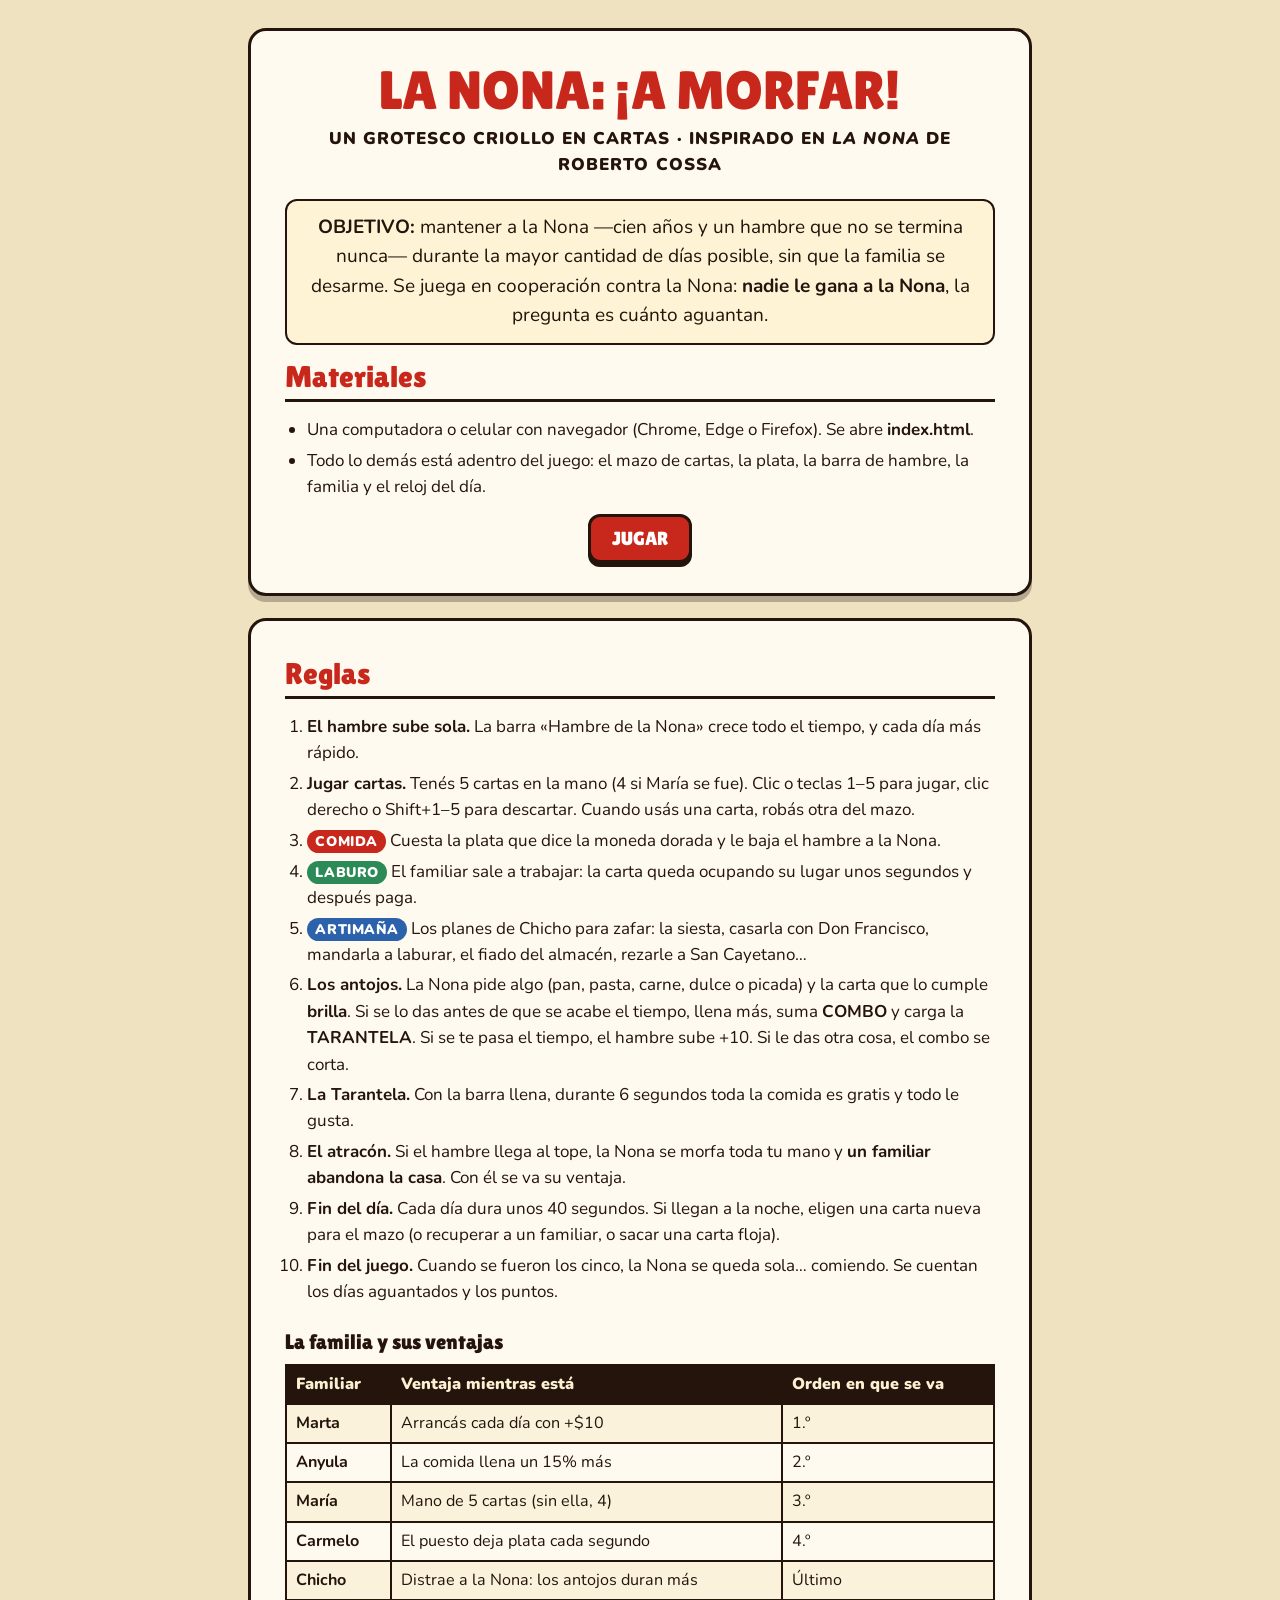
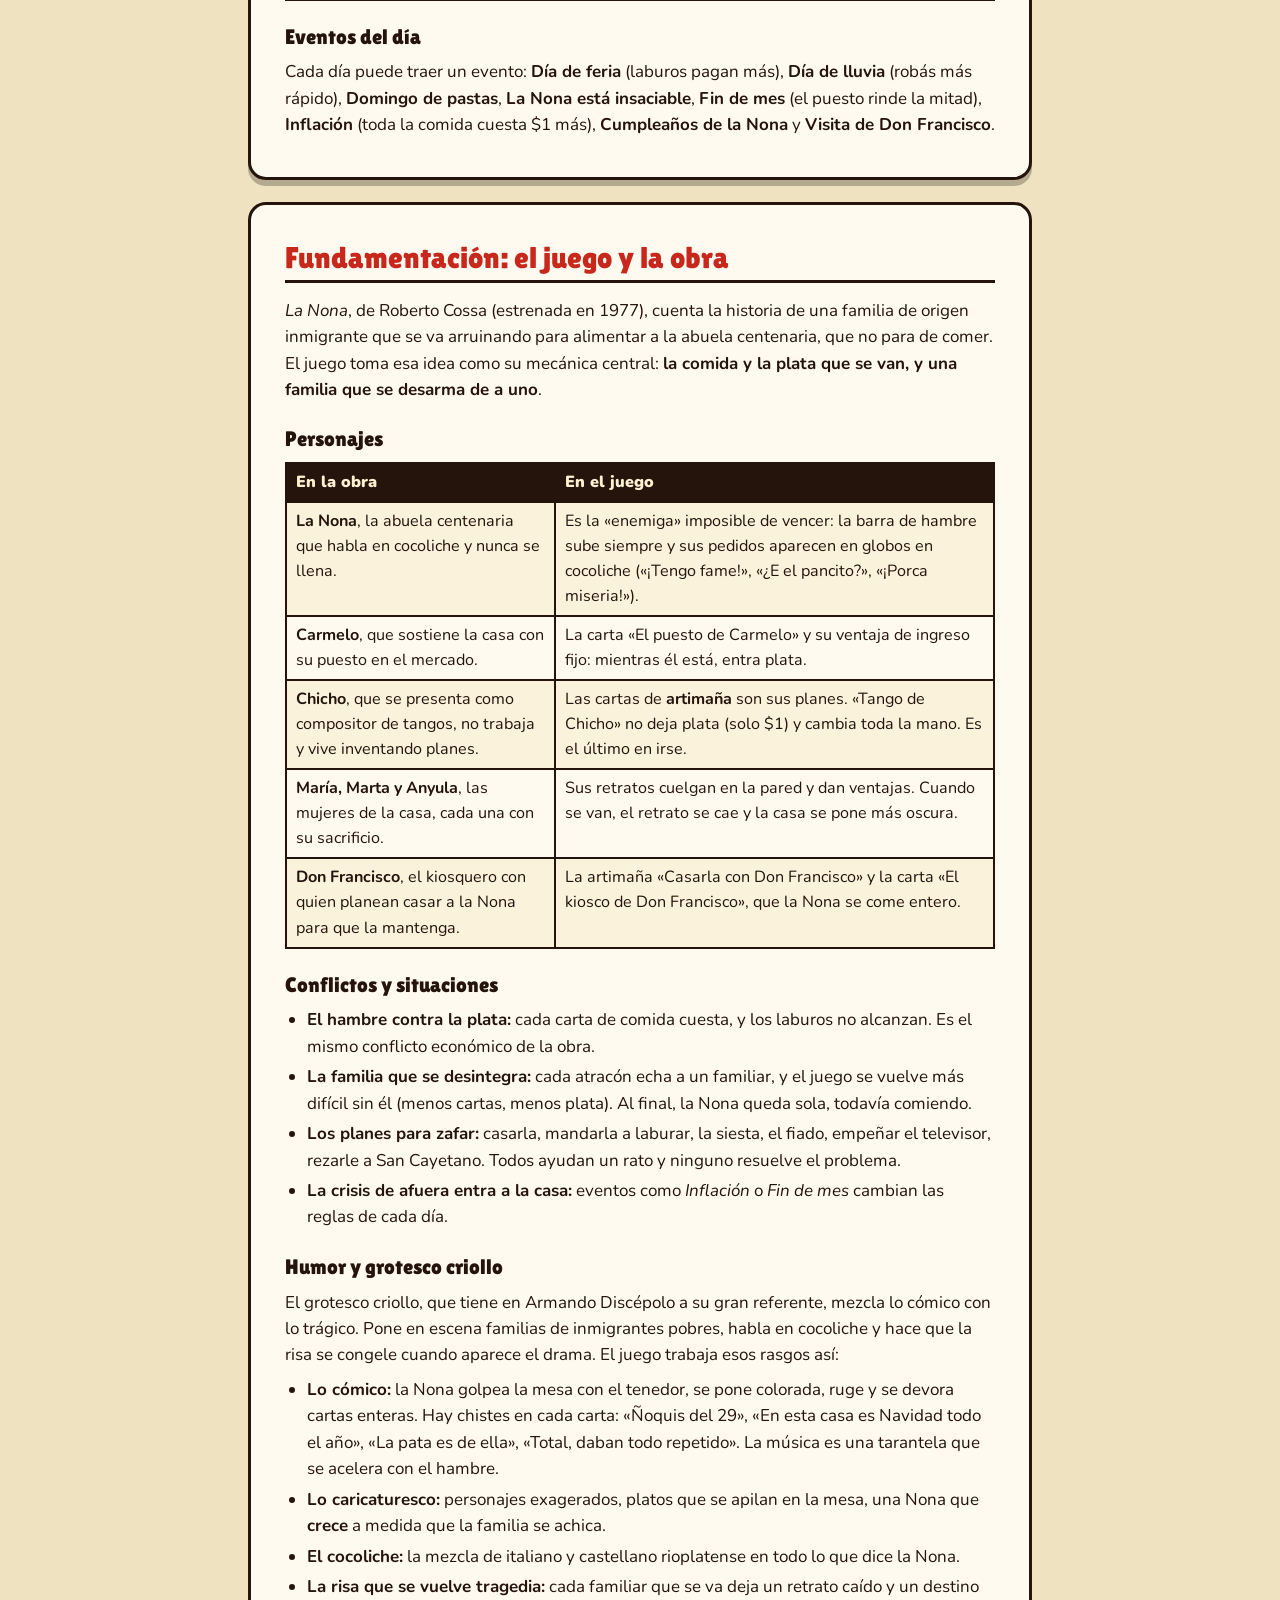
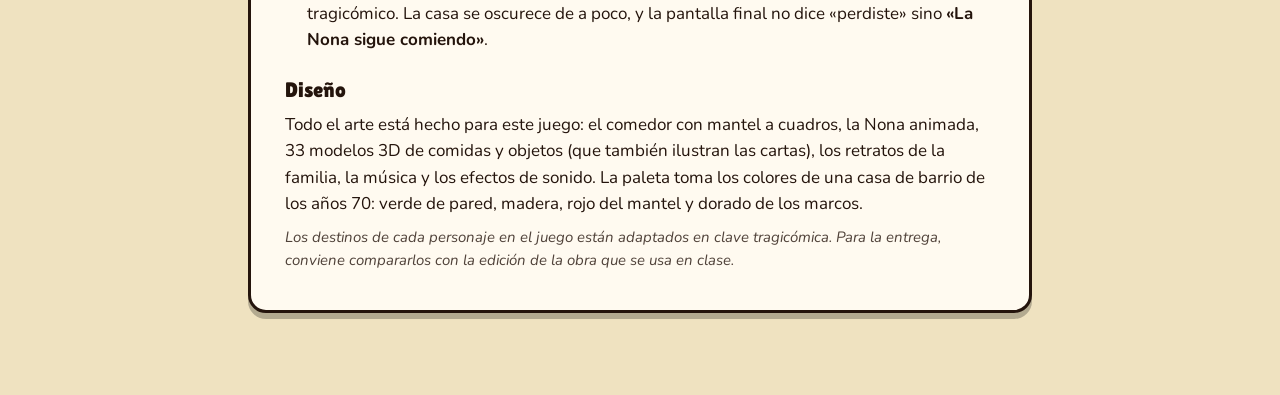
==== reglamento.html @ 7a4c4cbf "a" ====
<!DOCTYPE html>
<html lang="es">
<head>
<meta charset="utf-8">
<meta name="viewport" content="width=device-width, initial-scale=1">
<title>La Nona: ¡A Morfar! — Reglamento y fundamentación</title>
<link rel="preconnect" href="https://fonts.googleapis.com">
<link rel="preconnect" href="https://fonts.gstatic.com" crossorigin>
<link href="https://fonts.googleapis.com/css2?family=Lilita+One&family=Nunito:ital,wght@0,400;0,700;0,900;1,400&display=swap" rel="stylesheet">
<style>
  :root{--cream:#fbf0d0;--paper:#fffaf0;--red:#c8281c;--dark:#24140c;--gold:#c9920f;--green:#2c8a57;--blue:#2b62ab}
  *{box-sizing:border-box}
  body{margin:0;background:#efe2c0;color:var(--dark);font-family:'Nunito',system-ui,sans-serif;font-size:17px;line-height:1.55}
  main{max-width:820px;margin:0 auto;padding:28px 18px 60px}
  .hoja{background:var(--paper);border:3px solid var(--dark);border-radius:18px;padding:30px 34px;margin-bottom:22px;box-shadow:0 6px 0 rgba(0,0,0,.25)}
  h1,h2,h3{font-family:'Lilita One','Arial Black',sans-serif;font-weight:400;line-height:1.1;margin:0 0 .5em}
  h1{font-size:54px;color:var(--red);text-align:center;margin-bottom:.1em}
  .sub{text-align:center;font-weight:900;letter-spacing:.06em;margin:0 0 1.2em}
  h2{font-size:30px;color:var(--red);border-bottom:3px solid var(--dark);padding-bottom:.2em;margin-top:.2em}
  h3{font-size:21px;color:var(--dark);margin-top:1.2em}
  p{margin:.5em 0}
  ul,ol{padding-left:1.3em;margin:.4em 0}
  li{margin:.25em 0}
  .tag{display:inline-block;font-weight:900;font-size:.82em;padding:.05em .6em;border-radius:1em;color:#fff;letter-spacing:.04em}
  .tc{background:var(--red)} .tl{background:var(--green)} .ta{background:var(--blue)}
  .caja{background:#fff3d6;border:2px solid var(--dark);border-radius:12px;padding:12px 16px;margin:.8em 0}
  .obj{font-size:1.12em;text-align:center}
  table{width:100%;border-collapse:collapse;margin:.6em 0;font-size:.95em}
  th,td{border:2px solid var(--dark);padding:6px 9px;text-align:left;vertical-align:top}
  th{background:var(--dark);color:var(--cream);font-weight:900}
  tr:nth-child(even) td{background:#fbf2dc}
  .nota{font-size:.88em;font-style:italic;opacity:.8}
  .acciones{display:flex;gap:12px;justify-content:center;flex-wrap:wrap;margin-top:14px}
  .btn{font-family:'Lilita One',sans-serif;font-size:19px;text-decoration:none;color:#fff;background:var(--red);border:3px solid var(--dark);border-radius:12px;padding:.35em 1.1em;box-shadow:0 4px 0 var(--dark);cursor:pointer}
  .btn.alt{background:var(--cream);color:var(--dark)}
  @media print{
    body{background:#fff;font-size:12.5pt}
    main{padding:0;max-width:none}
    .hoja{box-shadow:none;border:none;padding:0;margin:0 0 10mm;page-break-after:always}
    .acciones{display:none}
    @page{size:A4;margin:16mm}
    *{-webkit-print-color-adjust:exact;print-color-adjust:exact}
  }
</style>
</head>
<body>
<main>

<!-- ======================= PORTADA / REGLAMENTO ======================= -->
<section class="hoja">
  <h1>LA NONA: ¡A MORFAR!</h1>
  <p class="sub">UN GROTESCO CRIOLLO EN CARTAS · INSPIRADO EN <i>LA NONA</i> DE ROBERTO COSSA</p>

  <div class="caja obj"><b>OBJETIVO:</b> mantener a la Nona —cien años y un hambre que no se termina nunca— durante la mayor cantidad de días posible, sin que la familia se desarme. Se juega en cooperación contra la Nona: <b>nadie le gana a la Nona</b>, la pregunta es cuánto aguantan.</div>

  <h2>Materiales</h2>
  <ul>
    <li>Una computadora o celular con navegador (Chrome, Edge o Firefox). Se abre <b>index.html</b>.</li>
    <li>Todo lo demás está adentro del juego: el mazo de cartas, la plata, la barra de hambre, la familia y el reloj del día.</li>
  </ul>
  <div class="acciones">
    <a class="btn" href="index.html">JUGAR</a>
  </div>
</section>

<section class="hoja">
  <h2>Reglas</h2>
  <ol>
    <li><b>El hambre sube sola.</b> La barra «Hambre de la Nona» crece todo el tiempo, y cada día más rápido.</li>
    <li><b>Jugar cartas.</b> Tenés 5 cartas en la mano (4 si María se fue). Clic o teclas 1–5 para jugar, clic derecho o Shift+1–5 para descartar. Cuando usás una carta, robás otra del mazo.</li>
    <li><span class="tag tc">COMIDA</span> Cuesta la plata que dice la moneda dorada y le baja el hambre a la Nona.</li>
    <li><span class="tag tl">LABURO</span> El familiar sale a trabajar: la carta queda ocupando su lugar unos segundos y después paga.</li>
    <li><span class="tag ta">ARTIMAÑA</span> Los planes de Chicho para zafar: la siesta, casarla con Don Francisco, mandarla a laburar, el fiado del almacén, rezarle a San Cayetano…</li>
    <li><b>Los antojos.</b> La Nona pide algo (pan, pasta, carne, dulce o picada) y la carta que lo cumple <b>brilla</b>. Si se lo das antes de que se acabe el tiempo, llena más, suma <b>COMBO</b> y carga la <b>TARANTELA</b>. Si se te pasa el tiempo, el hambre sube +10. Si le das otra cosa, el combo se corta.</li>
    <li><b>La Tarantela.</b> Con la barra llena, durante 6 segundos toda la comida es gratis y todo le gusta.</li>
    <li><b>El atracón.</b> Si el hambre llega al tope, la Nona se morfa toda tu mano y <b>un familiar abandona la casa</b>. Con él se va su ventaja.</li>
    <li><b>Fin del día.</b> Cada día dura unos 40 segundos. Si llegan a la noche, eligen una carta nueva para el mazo (o recuperar a un familiar, o sacar una carta floja).</li>
    <li><b>Fin del juego.</b> Cuando se fueron los cinco, la Nona se queda sola… comiendo. Se cuentan los días aguantados y los puntos.</li>
  </ol>

  <h3>La familia y sus ventajas</h3>
  <table>
    <tr><th>Familiar</th><th>Ventaja mientras está</th><th>Orden en que se va</th></tr>
    <tr><td><b>Marta</b></td><td>Arrancás cada día con +$10</td><td>1.º</td></tr>
    <tr><td><b>Anyula</b></td><td>La comida llena un 15% más</td><td>2.º</td></tr>
    <tr><td><b>María</b></td><td>Mano de 5 cartas (sin ella, 4)</td><td>3.º</td></tr>
    <tr><td><b>Carmelo</b></td><td>El puesto deja plata cada segundo</td><td>4.º</td></tr>
    <tr><td><b>Chicho</b></td><td>Distrae a la Nona: los antojos duran más</td><td>Último</td></tr>
  </table>

  <h3>Eventos del día</h3>
  <p>Cada día puede traer un evento: <b>Día de feria</b> (laburos pagan más), <b>Día de lluvia</b> (robás más rápido), <b>Domingo de pastas</b>, <b>La Nona está insaciable</b>, <b>Fin de mes</b> (el puesto rinde la mitad), <b>Inflación</b> (toda la comida cuesta $1 más), <b>Cumpleaños de la Nona</b> y <b>Visita de Don Francisco</b>.</p>
</section>

<!-- ======================= FUNDAMENTACIÓN ======================= -->
<section class="hoja">
  <h2>Fundamentación: el juego y la obra</h2>
  <p><i>La Nona</i>, de Roberto Cossa (estrenada en 1977), cuenta la historia de una familia de origen inmigrante que se va arruinando para alimentar a la abuela centenaria, que no para de comer. El juego toma esa idea como su mecánica central: <b>la comida y la plata que se van, y una familia que se desarma de a uno</b>.</p>

  <h3>Personajes</h3>
  <table>
    <tr><th>En la obra</th><th>En el juego</th></tr>
    <tr><td><b>La Nona</b>, la abuela centenaria que habla en cocoliche y nunca se llena.</td><td>Es la «enemiga» imposible de vencer: la barra de hambre sube siempre y sus pedidos aparecen en globos en cocoliche («¡Tengo fame!», «¿E el pancito?», «¡Porca miseria!»).</td></tr>
    <tr><td><b>Carmelo</b>, que sostiene la casa con su puesto en el mercado.</td><td>La carta «El puesto de Carmelo» y su ventaja de ingreso fijo: mientras él está, entra plata.</td></tr>
    <tr><td><b>Chicho</b>, que se presenta como compositor de tangos, no trabaja y vive inventando planes.</td><td>Las cartas de <b>artimaña</b> son sus planes. «Tango de Chicho» no deja plata (solo $1) y cambia toda la mano. Es el último en irse.</td></tr>
    <tr><td><b>María, Marta y Anyula</b>, las mujeres de la casa, cada una con su sacrificio.</td><td>Sus retratos cuelgan en la pared y dan ventajas. Cuando se van, el retrato se cae y la casa se pone más oscura.</td></tr>
    <tr><td><b>Don Francisco</b>, el kiosquero con quien planean casar a la Nona para que la mantenga.</td><td>La artimaña «Casarla con Don Francisco» y la carta «El kiosco de Don Francisco», que la Nona se come entero.</td></tr>
  </table>

  <h3>Conflictos y situaciones</h3>
  <ul>
    <li><b>El hambre contra la plata:</b> cada carta de comida cuesta, y los laburos no alcanzan. Es el mismo conflicto económico de la obra.</li>
    <li><b>La familia que se desintegra:</b> cada atracón echa a un familiar, y el juego se vuelve más difícil sin él (menos cartas, menos plata). Al final, la Nona queda sola, todavía comiendo.</li>
    <li><b>Los planes para zafar:</b> casarla, mandarla a laburar, la siesta, el fiado, empeñar el televisor, rezarle a San Cayetano. Todos ayudan un rato y ninguno resuelve el problema.</li>
    <li><b>La crisis de afuera entra a la casa:</b> eventos como <i>Inflación</i> o <i>Fin de mes</i> cambian las reglas de cada día.</li>
  </ul>

  <h3>Humor y grotesco criollo</h3>
  <p>El grotesco criollo, que tiene en Armando Discépolo a su gran referente, mezcla lo cómico con lo trágico. Pone en escena familias de inmigrantes pobres, habla en cocoliche y hace que la risa se congele cuando aparece el drama. El juego trabaja esos rasgos así:</p>
  <ul>
    <li><b>Lo cómico:</b> la Nona golpea la mesa con el tenedor, se pone colorada, ruge y se devora cartas enteras. Hay chistes en cada carta: «Ñoquis del 29», «En esta casa es Navidad todo el año», «La pata es de ella», «Total, daban todo repetido». La música es una tarantela que se acelera con el hambre.</li>
    <li><b>Lo caricaturesco:</b> personajes exagerados, platos que se apilan en la mesa, una Nona que <b>crece</b> a medida que la familia se achica.</li>
    <li><b>El cocoliche:</b> la mezcla de italiano y castellano rioplatense en todo lo que dice la Nona.</li>
    <li><b>La risa que se vuelve tragedia:</b> cada familiar que se va deja un retrato caído y un destino tragicómico. La casa se oscurece de a poco, y la pantalla final no dice «perdiste» sino <b>«La Nona sigue comiendo»</b>.</li>
  </ul>

  <h3>Diseño</h3>
  <p>Todo el arte está hecho para este juego: el comedor con mantel a cuadros, la Nona animada, 33 modelos 3D de comidas y objetos (que también ilustran las cartas), los retratos de la familia, la música y los efectos de sonido. La paleta toma los colores de una casa de barrio de los años 70: verde de pared, madera, rojo del mantel y dorado de los marcos.</p>
  <p class="nota">Los destinos de cada personaje en el juego están adaptados en clave tragicómica. Para la entrega, conviene compararlos con la edición de la obra que se usa en clase.</p>
</section>

</main>
</body>
</html>
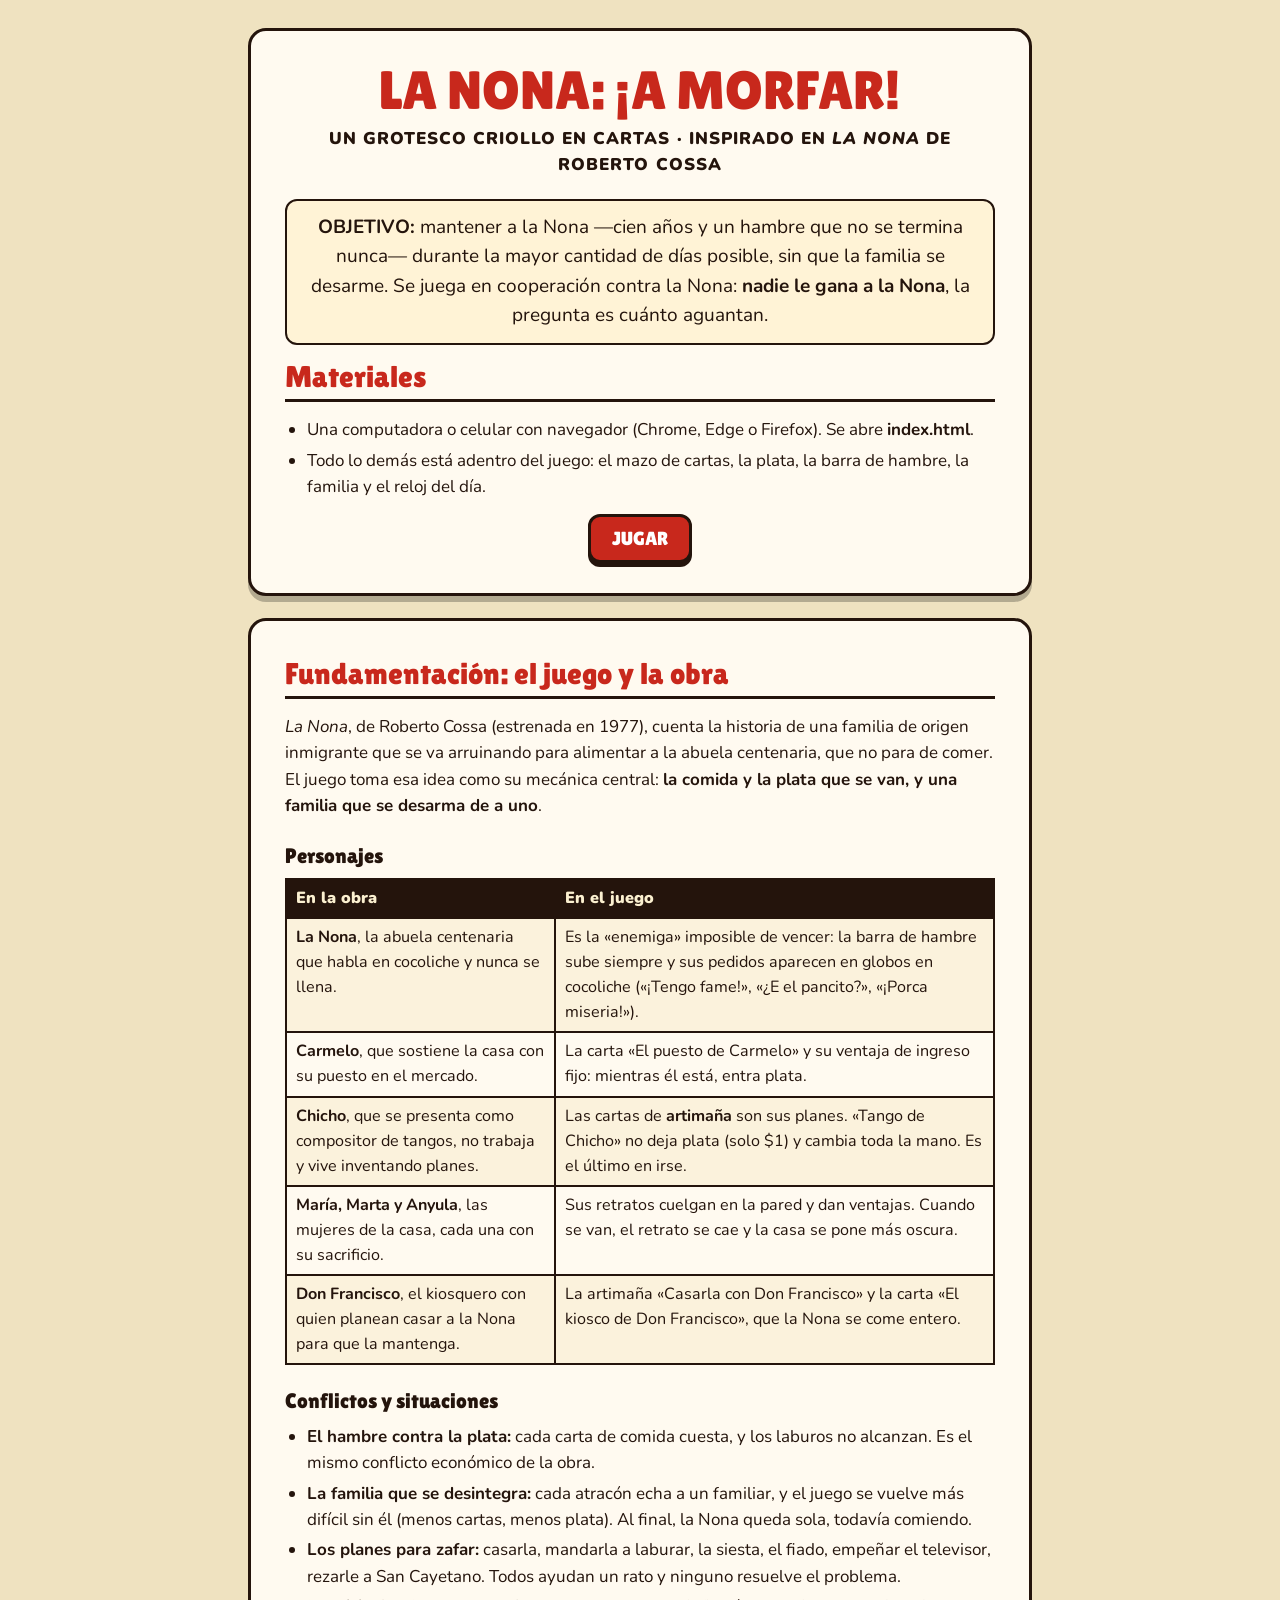
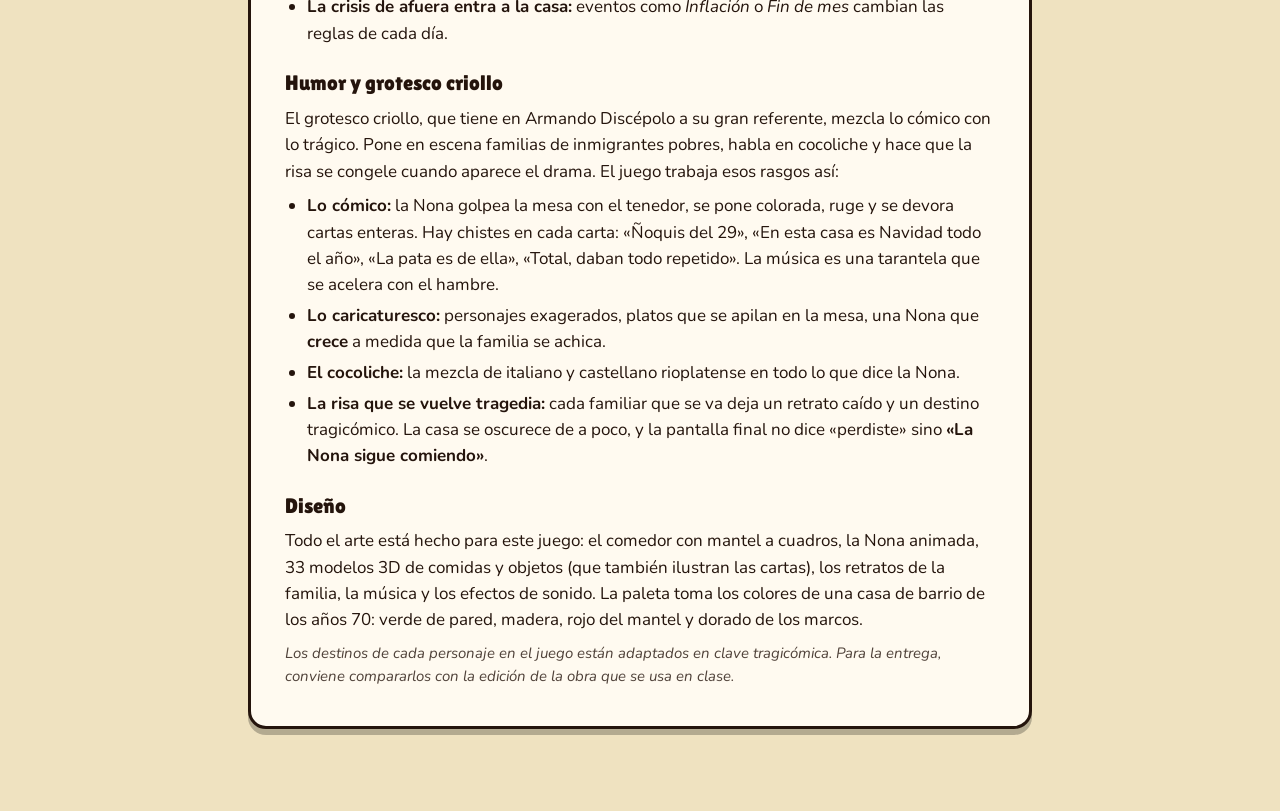
==== commit ae429e57: "adas" ====
--- a/reglamento.html
+++ b/reglamento.html
@@ -63,35 +63,6 @@
   </div>
 </section>
 
-<section class="hoja">
-  <h2>Reglas</h2>
-  <ol>
-    <li><b>El hambre sube sola.</b> La barra «Hambre de la Nona» crece todo el tiempo, y cada día más rápido.</li>
-    <li><b>Jugar cartas.</b> Tenés 5 cartas en la mano (4 si María se fue). Clic o teclas 1–5 para jugar, clic derecho o Shift+1–5 para descartar. Cuando usás una carta, robás otra del mazo.</li>
-    <li><span class="tag tc">COMIDA</span> Cuesta la plata que dice la moneda dorada y le baja el hambre a la Nona.</li>
-    <li><span class="tag tl">LABURO</span> El familiar sale a trabajar: la carta queda ocupando su lugar unos segundos y después paga.</li>
-    <li><span class="tag ta">ARTIMAÑA</span> Los planes de Chicho para zafar: la siesta, casarla con Don Francisco, mandarla a laburar, el fiado del almacén, rezarle a San Cayetano…</li>
-    <li><b>Los antojos.</b> La Nona pide algo (pan, pasta, carne, dulce o picada) y la carta que lo cumple <b>brilla</b>. Si se lo das antes de que se acabe el tiempo, llena más, suma <b>COMBO</b> y carga la <b>TARANTELA</b>. Si se te pasa el tiempo, el hambre sube +10. Si le das otra cosa, el combo se corta.</li>
-    <li><b>La Tarantela.</b> Con la barra llena, durante 6 segundos toda la comida es gratis y todo le gusta.</li>
-    <li><b>El atracón.</b> Si el hambre llega al tope, la Nona se morfa toda tu mano y <b>un familiar abandona la casa</b>. Con él se va su ventaja.</li>
-    <li><b>Fin del día.</b> Cada día dura unos 40 segundos. Si llegan a la noche, eligen una carta nueva para el mazo (o recuperar a un familiar, o sacar una carta floja).</li>
-    <li><b>Fin del juego.</b> Cuando se fueron los cinco, la Nona se queda sola… comiendo. Se cuentan los días aguantados y los puntos.</li>
-  </ol>
-
-  <h3>La familia y sus ventajas</h3>
-  <table>
-    <tr><th>Familiar</th><th>Ventaja mientras está</th><th>Orden en que se va</th></tr>
-    <tr><td><b>Marta</b></td><td>Arrancás cada día con +$10</td><td>1.º</td></tr>
-    <tr><td><b>Anyula</b></td><td>La comida llena un 15% más</td><td>2.º</td></tr>
-    <tr><td><b>María</b></td><td>Mano de 5 cartas (sin ella, 4)</td><td>3.º</td></tr>
-    <tr><td><b>Carmelo</b></td><td>El puesto deja plata cada segundo</td><td>4.º</td></tr>
-    <tr><td><b>Chicho</b></td><td>Distrae a la Nona: los antojos duran más</td><td>Último</td></tr>
-  </table>
-
-  <h3>Eventos del día</h3>
-  <p>Cada día puede traer un evento: <b>Día de feria</b> (laburos pagan más), <b>Día de lluvia</b> (robás más rápido), <b>Domingo de pastas</b>, <b>La Nona está insaciable</b>, <b>Fin de mes</b> (el puesto rinde la mitad), <b>Inflación</b> (toda la comida cuesta $1 más), <b>Cumpleaños de la Nona</b> y <b>Visita de Don Francisco</b>.</p>
-</section>
-
 <!-- ======================= FUNDAMENTACIÓN ======================= -->
 <section class="hoja">
   <h2>Fundamentación: el juego y la obra</h2>
